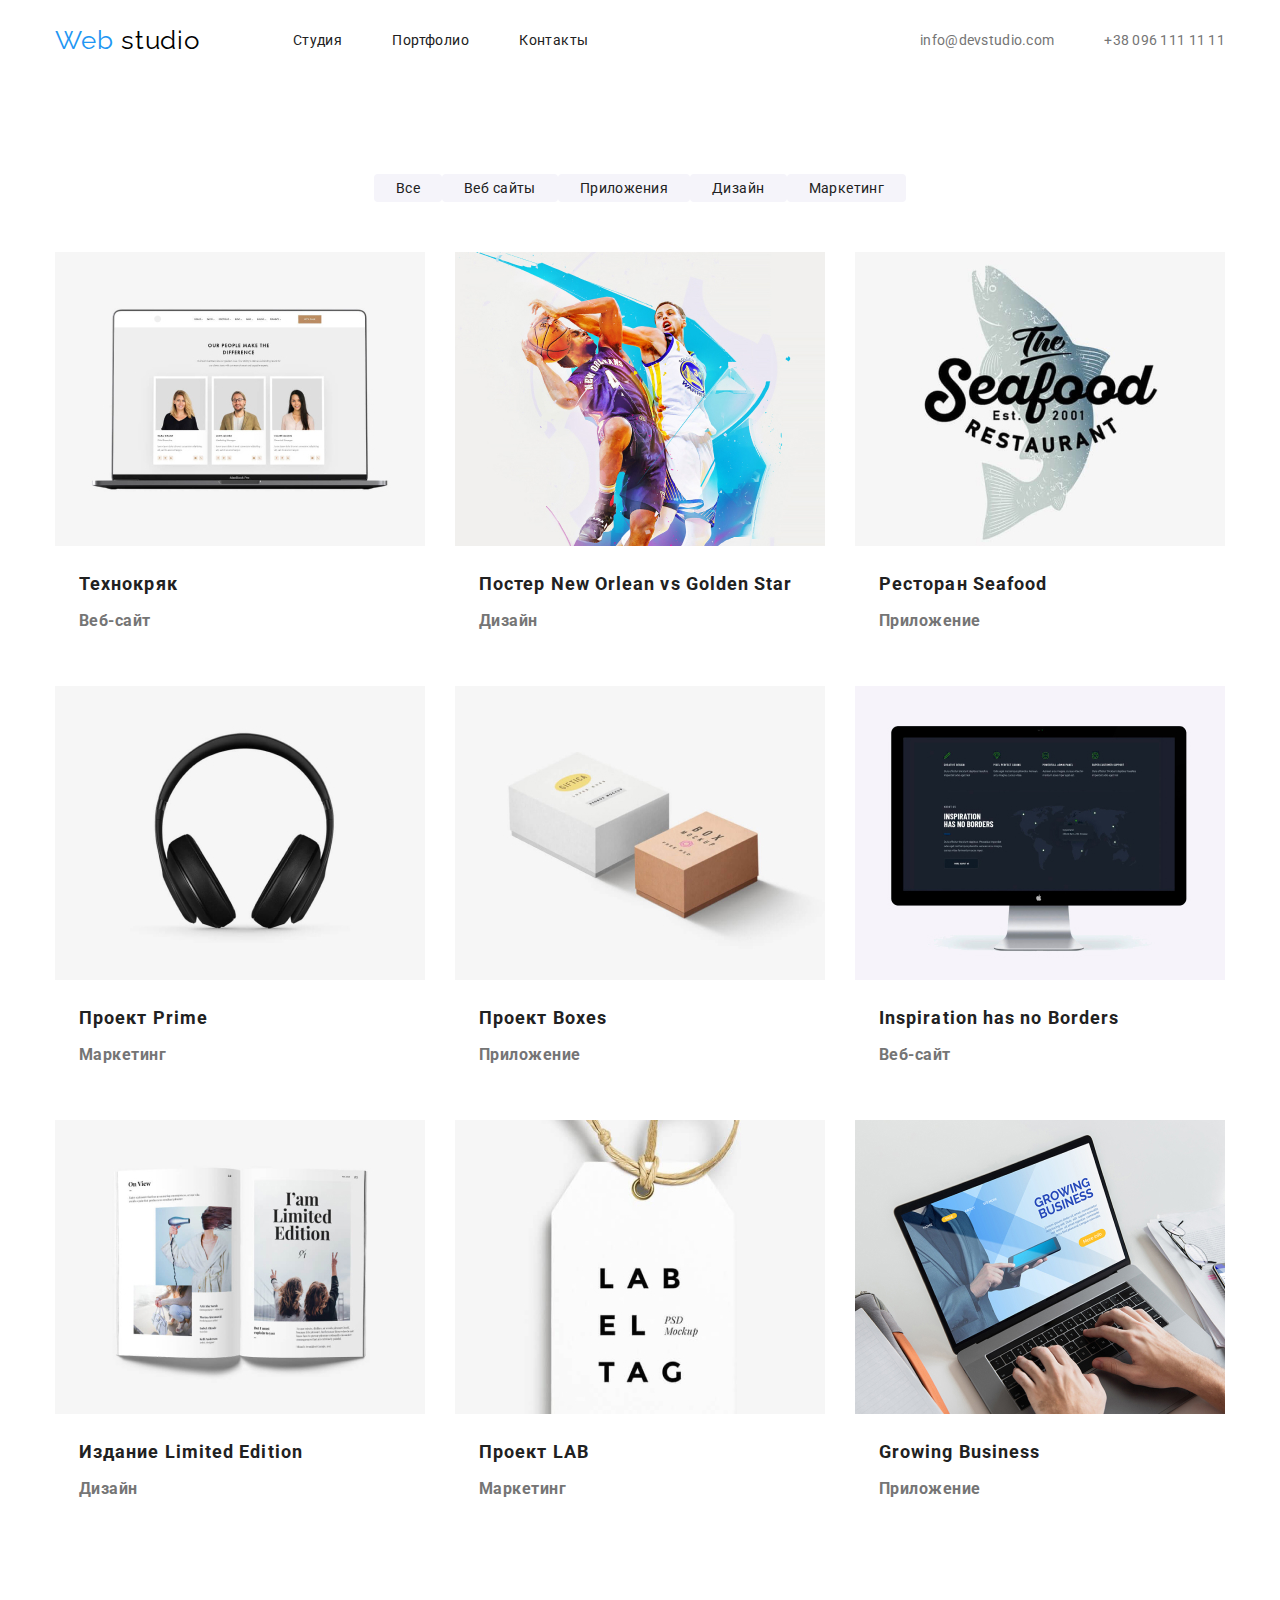
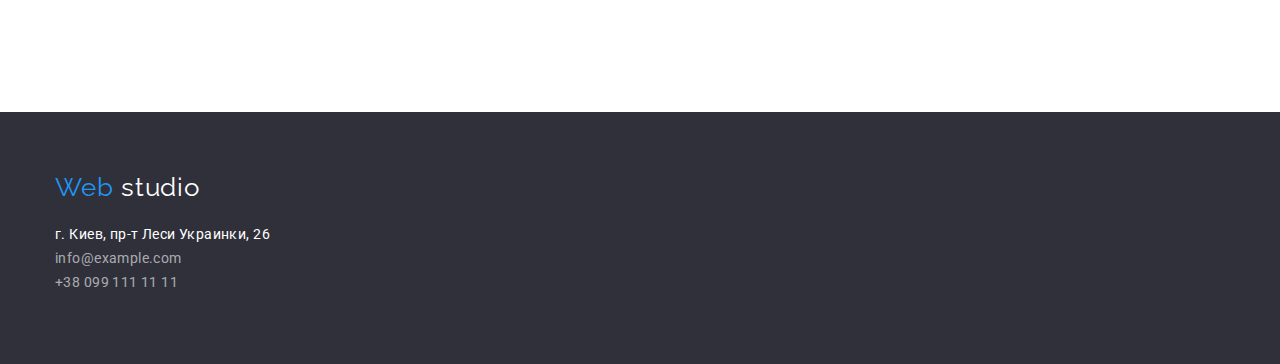
==== portfolio.html @ 1630acd0 "summary" ====
<!DOCTYPE html>
<html lang="ru">
  <head>
    <meta charset="UTF-8" />
    <meta name="viewport" content="width=device-width, initial-scale=1.0" />
    <link
      href="https://fonts.googleapis.com/css2?family=Roboto:wght@500;700;900&display=swap"
      rel="stylesheet"
    />
    <link
      href="https://fonts.googleapis.com/css2?family=Raleway:wght@700&display=swap"
      rel="stylesheet"
    />
    <link
      rel="stylesheet"
      href="https://cdnjs.cloudflare.com/ajax/libs/modern-normalize/0.7.0/modern-normalize.min.css"
    />
    <link rel="stylesheet" href="./css/style.css" />
    <title>Портфолио</title>
  </head>
  <body>
    <header>
      <nav>
        <div class="container">
          <div class="nav-main">
            <a href="./index.html" class="logo reset-link"
              ><span class="logo-color">Web</span> studio</a
            >
            <ul class="ul reset-ul">
              <li class="nav-items">
                <a href="" class="link reset-link">Студия</a>
              </li>
              <li class="nav-items">
                <a href="./portfolio.html" class="link reset-link">Портфолио</a>
              </li>
              <li class="nav-items">
                <a href="" class="link reset-link">Контакты</a>
              </li>
            </ul>
            <ul class="ul-contact reset-ul">
              <li>
                <a href="mailto:info@devstudio.com" class="contacts reset-link"
                  >info@devstudio.com</a
                >
              </li>
              <li class="contacts-li">
                <a href="tel:+380961111111" class="contacts reset-link"
                  >+38 096 111 11 11</a
                >
              </li>
            </ul>
          </div>
        </div>
      </nav>
    </header>
    <section>
    <main>
      <div class="container-portfolio">
        <h1 class="visually-hidden">Наши работы</h1>
        <ul class="ul-portfolio reset-ul">
          <li class="list-portfolio">
            <a href="" class="link-p reset-link">Все</a>
          </li>
          <li class="list-portfolio">
            <a href="" class="link-p reset-link">Веб сайты</a>
          </li>
          <li class="list-portfolio">
            <a href="" class="link-p reset-link">Приложения</a>
          </li>
          <li class="list-portfolio">
            <a href="" class="link-p reset-link">Дизайн</a>
          </li>
          <li class="list-portfolio">
            <a href="" class="link-p reset-link">Маркетинг</a>
          </li>
        </ul>
          <ul class="work reset-ul">
            <li class="work-item">
              <img src="./images/img1.jpg" alt="Технокряк" width="370" />
              <div class="marg">
              <h3 class="black">Технокряк</h3>
              <h4 class="work-text">Веб-сайт</h4>
              </div>
            </li>
            <li class="work-item">
              <img src="./images/img2.jpg" alt="Баскетбол" width="370" />
              <div class="marg">
              <h3 class="black">Постер New Orlean vs Golden Star</h3>
              <h4 class="work-text">Дизайн</h4>
              </div>
            </li>
            <li class="work-item">
              <img src="./images/img3.jpg" alt="Ресторан" width="370" />
              <div class="marg">
              <h3 class="black">Ресторан Seafood</h3>
              <h4 class="work-text">Приложение</h4>
              </div>
            </li>
            <li class="work-item">
              <img src="./images/img4.jpg" alt="Наушники" width="370" />
              <div class="marg">
              <h3 class="black">Проект Prime</h3>
              <h4 class="work-text">Маркетинг</h4>
              </div>
            </li>
            <li class="work-item">
              <img src="./images/img5.jpg" alt="Коробки" width="370" />
              <div class="marg">
              <h3 class="black">Проект Boxes</h3>
              <h4 class="work-text">Приложение</h4>
              <div/>
            </li>
            <li class="work-item">
              <img src="./images/img6.jpg" alt="Монитор" width="370" />
              <div class="marg">
              <h3 class="black">Inspiration has no Borders</h3>
              <h4 class="work-text">Веб-сайт</h4>
              <div/>
            </li>
            <li class="work-item">
              <img src="./images/img7.jpg" alt="Книга" width="370" />
              <div class="marg">
              <h3 class="black">Издание Limited Edition</h3>
              <h4 class="work-text">Дизайн</h4>
              <div/>
            </li>
            <li class="work-item">
              <img src="./images/img8.jpg" alt="Лейбл" width="370" />
              <div class="marg">
              <h3 class="black">Проект LAB</h3>
              <h4 class="work-text">Маркетинг</h4>
              <div/>
            </li>
            <li class="work-item">
              <img src="./images/img9.jpg" alt="Ноутбук" width="370" />
              <div class="marg">
              <h3 class="black">Growing Business</h3>
              <h4 class="work-text">Приложение</h4>
              <div/>
            </li>
          </ul>
        </section>
      </div>
    </main>
    <footer class="podval">
      <div class="container">
        <div class="podval-logo">
          <a href="./index.html" class="podval-logo reset-link"><span class="logo-color">Web</span> studio</a>
        </div>
        <div class="podval-container">
          <ul class="podval-contacts reset-ul">
            <li>
              <address class="podval-addres reset-link">
                г. Киев, пр-т Леси Украинки, 26
              </address>
            </li>
            <li>
              <a href="mailto:info@example.com" class="podval-list reset-link">info@example.com</a>
            </li>
            <li>
              <a href="tel:+380991111111" class="podval-list reset-link">+38 099 111 11 11</a>
            </li>
          </ul>
        </div>
      </div>
    </footer>
  </body>
</html>
---- css/style.css ----
/* Фон сайта #FFFFFF */
/* Цвет основного текста #757575 */
/* Вторичный цвет #212121 */
/* Акцент #2196F3 */
/* Цвет заголовков #FFFFFF */
/* Цвет подвала #2F303A */
/* Цвет белой кнопки #f5f4fa */
:root {
  --main-font: "Roboto", sans-serif;
  --secondary-font: "Raleway", sans-serif;
  --title-font-size: 44px;
  --text-font-size: 14px;
  --modal-btn-color: #f5f4fa;
  --background-fone: #ffffff;
  --text-color: #757575;
  --text-secondary-color: #212121;
  --accent-color: #2196f3;
  --heading-color: #ffffff;
  --footer-color: #2f303a;
  --button-white: #f5f4fa;
  --logo: #000000;
}

*,
*::before,
*::after {
  margin: 0;
  padding: 0;
}
img {
  display: block;
}
body {
  font-family: var(--main-font);
  color: var(--text-color);
  background-color: var(--background-fone);
  font-size: 14px;
  letter-spacing: 0.03em;
}
/* header */
.logo {
  font-family: var(--secondary-font);
  color: var(--logo);
  font-size: 26px;
  line-height: 1.19;
  letter-spacing: 0.03em;
  margin-right: 93px;
}
.logo:hover {
  color: var(--accent-color);
}
.logo-color {
  color: var(--accent-color);
}
.nav {
  color: var(--text-secondary-color);
  line-height: 1.14;
  letter-spacing: 0.02em;
}
.nav:hover,
.nav:focus {
  color: var(--accent-color);
}
.nav-main {
  display: flex;
  align-items: center;
}
.nav-items:not(:last-child) {
  margin-right: 50px;
}

.contacts {
  color: var(--text-color);
  line-height: 1.14;
  letter-spacing: 0.02em;
  display: inline-flex;
  align-items: center;
  fill: #757575;
}
.contacts:hover,
.contacts:focus {
  color: var(--accent-color);
  fill: var(--accent-color);
}
.contacts-li {
  margin-left: 50px;
}
.contacts-svg {
  margin-right: 10px;
}

/* Hero */
.hero-container {
  max-width: 1600px;
  min-height: 600px;
  display: flex;
  margin-right: auto;
  margin-left: auto;
  border: 1px solid #000000;
  background-image: linear-gradient(
      to right,
      rgba(47, 48, 58, 0.4),
      rgba(47, 48, 58, 0.4)
    ),
    url(..//images/herofont.jpg);
  background-repeat: no-repeat;
  background-size: cover;
  background-position: center;
}
.hero {
  max-width: 696px;
  margin: auto;
  text-align: center;
}
.hero-title {
  font-family: Roboto;
  font-size: 44px;
  line-height: 1.36;
  text-align: center;
  letter-spacing: 0.06em;
  color: var(--heading-color);
  text-transform: uppercase;
}

.ul {
  display: flex;
}
.ul-contact {
  display: flex;
  margin-left: auto;
}
.link {
  text-decoration: none;
  padding: 32px 0px;
  display: block;
}
.list {
  list-style: none;
}
address {
  font-style: normal;
}
button {
  cursor: pointer;
  background-color: transparent;
}
/* Componnents */
.container {
  width: 1200px;
  padding-left: 15px;
  padding-right: 15px;
  margin-left: auto;
  margin-right: auto;
}
/* Скидываем стили списка */
.reset-ul {
  list-style-type: none;
}

.reset-link {
  text-decoration: none;
}
.link {
  color: var(--text-secondary-color);
}
.link-color {
  color: var(--accent-color);
}
.link:hover,
.link:focus {
  color: var(--accent-color);
}
.link-address {
  color: var(--text-color);
}
.link-address:hover,
.link-address:focus {
  color: var(--accent-color);
}
.link-heading {
  color: var(--heading-color);
}
.text {
  color: var(--text-color);
}

.black {
  color: var(--text-secondary-color);
  line-height: 1.14;
  margin-bottom: 10px;
  font-weight: 700;
}
.footer-b {
  color: #ffffff;
  text-transform: uppercase;
}
.text-footer {
  color: var(--text-color);
}
.text-footer:hover,
.text-footer:focus {
  color: var(--accent-color);
}
.box {
  min-width: 200px;
  color: var(--heading-color);
  background: var(--accent-color);
  display: inline-block;
  border: 1px solid var(--accent-color);
  padding: 10px 32px 10px 32px;
  margin-top: 30px;
  border-radius: 4px;
  font-size: 16px;
  font-weight: 700px;
  line-height: 30px;
}
.box.container {
  width: 200px;
  height: 50px;
  left: 700px;
  top: 430px;
  background: #2196f3;
  box-shadow: 0px 4px 4px rgba(0, 0, 0, 0.15);
  border-radius: 4px;
  display: inline-block;
}
.button-filter:hover,
.button-filter:focus {
  cursor: pointer;
}
.visually-hidden {
  position: absolute !important;
  clip: rect(1px 1px 1px 1px); /* IE6, IE7 */
  clip: rect(1px, 1px, 1px, 1px);
  padding: 0 !important;
  border: 0 !important;
  height: 1px !important;
  width: 1px !important;
  overflow: hidden;
}
.feautures {
  display: flex;
  margin-top: 94px;
}
.list {
  width: calc((100%-3 * 30px) / 4);
}
.list:not(:first-child) {
  margin-left: 30px;
}
/* .list .black .top {
  margin-top: 10px;
} */
.feautures .black {
  margin-bottom: 10px;
}
/* Наши возможности */
.possibles {
  display: flex;
  padding-top: 50px;
}
.possibles-li:not(:first-child) {
  margin-left: 30px;
}
.possibles-li {
  background: #ffffff;
  box-shadow: 0px 1px 3px rgba(0, 0, 0, 0.12), 0px 1px 1px rgba(0, 0, 0, 0.14),
    0px 2px 1px rgba(0, 0, 0, 0.2);
  border-radius: 0px 0px 4px 4px;
}
.possibles-section {
  padding-top: 94px;
  padding-bottom: 94px;
}
.possibles-text {
  text-align: center;
  font-weight: 700;
  color: #212121;
}
/* Наша команда */
.command {
  background: #f5f4fa;
  display: flex;
  padding-top: 94px;
  padding-bottom: 94px;
}
.command-top {
  display: flex;
}
.command-text {
  margin-bottom: 50px;
}
/* Подвал */
.podval {
  background-color: var(--footer-color);
  max-width: 1600px;
  min-height: 252px;
  margin-top: 94px;
}
.podval-logo {
  color: var(--background-fone);
  font-family: var(--secondary-font);
  font-size: 26px;
  line-height: 1.19;
  letter-spacing: 0.03em;
  margin-right: 93px;
}
.podval-logo {
  padding-top: 60px;
}
.podval-logo:hover,
.podval-logo:focus {
  color: var(--accent-color);
}
.podval-contacts {
  padding-top: 20px;
}
.podval-container {
  width: 231px;
}
.podval-list {
  color: var(--text-color);
  line-height: 1.71;
  letter-spacing: 0.03em;
  color: rgba(255, 255, 255, 0.6);
}
.podval-addres {
  font-size: 14px;
  line-height: 1.71;
  letter-spacing: 0.03em;
  color: #ffffff;
}
.container-portfolio {
  max-width: 1200px;
  padding-left: 15px;
  padding-right: 15px;
  padding-top: 94px;
  padding-bottom: 94px;
  margin-right: auto;
  margin-left: auto;
}

.ul-portfolio {
  display: flex;
  justify-content: center;
}
.list-portfolio {
  background: #f5f4fa;
  border-radius: 4px;
  padding: 6px 22px 6px 22px;
}
/* .list-portfolio:hover
.list-portfolio:focus {
  color: var(--accent-color);
  background: #2196f3;
  box-shadow: 0px 3px 1px rgba(0, 0, 0, 0.1), 0px 1px 2px rgba(0, 0, 0, 0.08),
    0px 2px 2px rgba(0, 0, 0, 0.12); */
}
.list-portfolio:not(:first-child) {
  margin-left: 8px;
}
.work {
  display: flex;
  flex-wrap: wrap;
  padding-top: 50px;
}
.work-text {
  font-size: 16px;
  line-height: 1.87;
  letter-spacing: 0.03em;
  color: #757575;
}
.work-item:nth-child(3n) {
  margin-right: 0px;
}
.work-item {
  margin-right: 30px;
}
.work-item {
  margin-bottom: 30px;
}
.work-item:nth-last-child(-n + 3) {
  margin-bottom: 0;
}
.text-portfolio {
  font-weight: bold;
}
.marg {
  margin-top: 20px;
  margin-left: 24px;
  margin-right: 24px;
  margin-bottom: 20px;
}
.marg .black {
  margin-bottom: 4px;
}
.marg .black {
  font-weight: 700;
  font-size: 18px;
  line-height: 2;
  letter-spacing: 0.06em;
}
.marg .black .text {
  font-size: 16px;
  line-height: 1.87;
  letter-spacing: 0.03em;
}
.text-it {
  font-family: var(--text-color);
  font-size: 16px;
  line-height: 1.18;
  text-align: center;
  letter-spacing: 0.03em;
  color: #757575;
  margin-top: 10px;
}
.black-it {
  font-size: 16px;
  line-height: 1.18;
  text-align: center;
  letter-spacing: 0.03em;
  margin-top: 30px;
  color: #212121;
}
.top {
  font-size: 14px;
  line-height: 1.71;
  letter-spacing: 0.03em;
}
.link-p {
  color: var(--text-secondary-color);
}
.link-p-color {
  color: var(--accent-color);
}
.link-p:hover,
.link-p:focus {
  color: var(--background-fone);
  background: #2196f3;
  box-shadow: 0px 3px 1px rgba(0, 0, 0, 0.1), 0px 1px 2px rgba(0, 0, 0, 0.08),
    0px 2px 2px rgba(0, 0, 0, 0.12);
    
}
.container-feautures-icon {
  max-width: 1200px;
  min-height: 251px;
  padding-left: 15px;
  padding-right: 15px;
  margin-left: auto;
  margin-right: auto;
}
.feutures-icon {
  fill: #AFB1B8;
  background: #f5f4fa;
  border-radius: 4px;
}
.feautures-icon:hover,
.feautures-icon:focus {
  color: var(--accent-color);
  fill: var(--accent-color);
}
.futures-icon-item {
  width: 270px;
  height: 120px;
  border-radius: 4px;
  background: #f5f4fa;
  margin-bottom: 30px;
  display: flex;
  align-items: center;
  justify-content: center;
}
.command-ul {
  display: flex;
  justify-content: center;
  align-items: center;
  margin-top: 16px;
}

.command-li {
  width: 44px;
  height: 44px;
}
.command-li + .command-li {
  margin-left: 10px;
}
.container-footer {
  width: 1200px;
  padding-left: 15px;
  padding-right: 15px;
  margin-left: auto;
  margin-right: auto;
  background: var(--footer-color);
}
.container-client {
  max-width: 1170px;
  max-height: 370px;
}
.client-text {
 font-weight: 700;
 font-size: 36px;
 line-height: 1,16;
 text-align: center;
 letter-spacing: 0.03em;
 color: #212121;
 margin-bottom: 50px;
  }
.client-ul {
  display: flex;
  align-items: center;
  justify-content: center;
}
.client-li {
  width: 170px;
  height: 90px;
  border: 1px solid #AFB1B8;
  border-radius: 4px;
}
.client-li:not(:first-child) {
  margin-left: 30px;
}
.client-p {
  padding-top: 94px;
  padding-bottom: 94px;
}
.client-link:hover,
.client-link:focus {
  fill: var(--accent-color);
  border: 1px solid #2196F3;
  border-radius: 4px;
}
.client-link {
  display: inline-flex;
  width: 170px;
  height: 90px;
  align-items: center;
  justify-content: center;
  fill: #757575;
}
/* .client-svg {
  fill: #757575;
} */
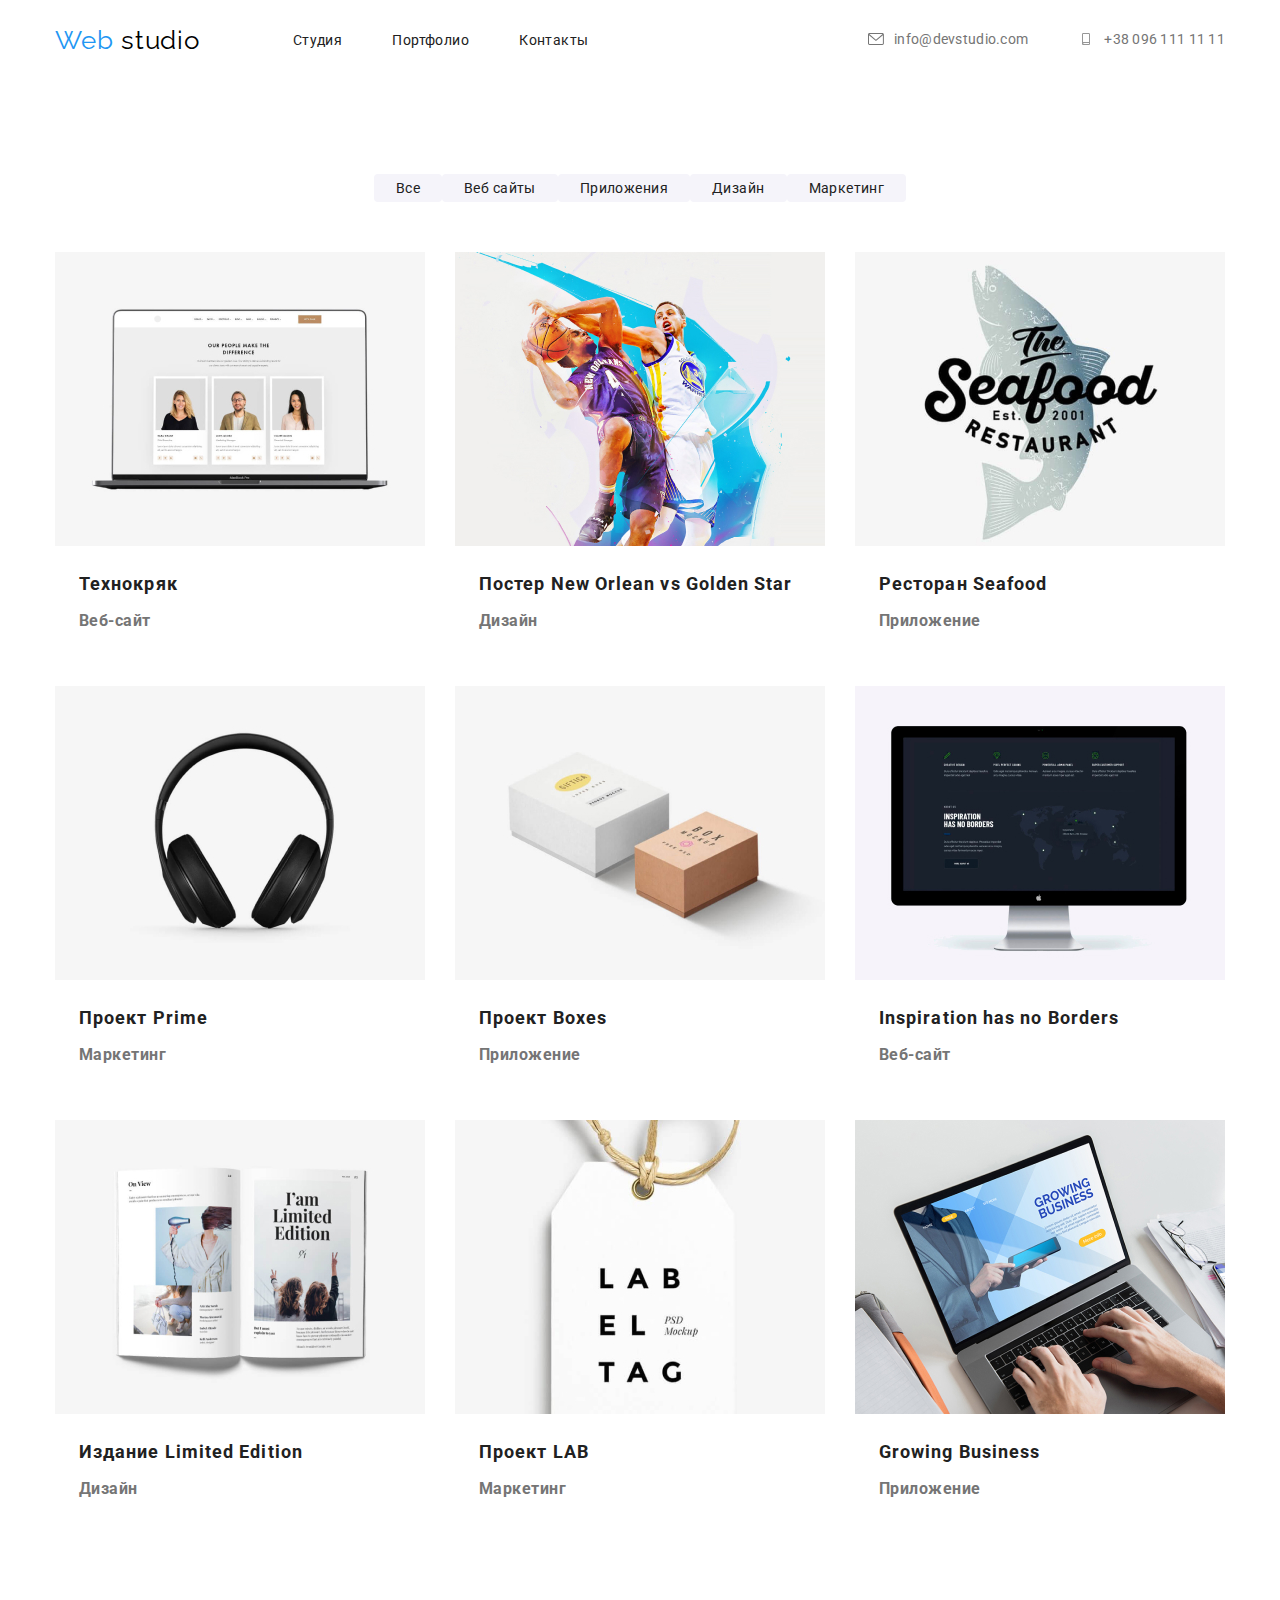
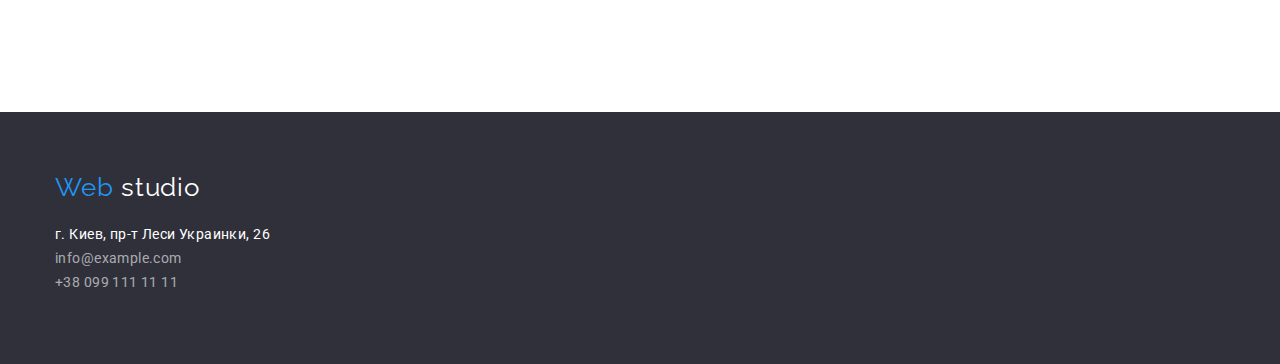
==== commit a692c065: "summary" ====
--- a/portfolio.html
+++ b/portfolio.html
@@ -3,19 +3,13 @@
   <head>
     <meta charset="UTF-8" />
     <meta name="viewport" content="width=device-width, initial-scale=1.0" />
-    <link
-      href="https://fonts.googleapis.com/css2?family=Roboto:wght@500;700;900&display=swap"
-      rel="stylesheet"
-    />
-    <link
-      href="https://fonts.googleapis.com/css2?family=Raleway:wght@700&display=swap"
-      rel="stylesheet"
-    />
-    <link
-      rel="stylesheet"
-      href="https://cdnjs.cloudflare.com/ajax/libs/modern-normalize/0.7.0/modern-normalize.min.css"
-    />
+    <link href="https://fonts.googleapis.com/css2?family=Roboto:wght@500;700;900&display=swap" rel="stylesheet" />
+    <link href="https://fonts.googleapis.com/css2?family=Raleway:wght@700&display=swap" rel="stylesheet" />
+    <link rel="stylesheet" href="https://cdnjs.cloudflare.com/ajax/libs/modern-normalize/0.7.0/modern-normalize.min.css" />
+    <link rel="stylesheet" href="reset.css" />
+    <link rel="stylesheet" href="styles.css" />
     <link rel="stylesheet" href="./css/style.css" />
+
     <title>Портфолио</title>
   </head>
   <body>
@@ -23,9 +17,7 @@
       <nav>
         <div class="container">
           <div class="nav-main">
-            <a href="./index.html" class="logo reset-link"
-              ><span class="logo-color">Web</span> studio</a
-            >
+            <a href="./index.html" class="logo reset-link"><span class="logo-color">Web</span> studio</a>
             <ul class="ul reset-ul">
               <li class="nav-items">
                 <a href="" class="link reset-link">Студия</a>
@@ -38,15 +30,18 @@
               </li>
             </ul>
             <ul class="ul-contact reset-ul">
-              <li>
-                <a href="mailto:info@devstudio.com" class="contacts reset-link"
-                  >info@devstudio.com</a
-                >
+              <li class="contacts-li">
+                <a href="mailto:info@devstudio.com" class="contacts reset-link">
+                  <svg class="contacts-svg" width="16px" height="12px">
+                    <use href="./images/symbol-defs.svg#icon-email"></use>
+                  </svg>info@devstudio.com</a>
               </li>
               <li class="contacts-li">
-                <a href="tel:+380961111111" class="contacts reset-link"
-                  >+38 096 111 11 11</a
-                >
+                <a href="tel:+380961111111" class="contacts reset-link"><svg class="contacts-svg" width="16px"
+                    height="12px">
+                    <use href="./images/symbol-defs.svg#icon-smartphone"></use>
+                  </svg>+38 096 111 11 11
+                </a>
               </li>
             </ul>
           </div>
--- a/css/style.css
+++ b/css/style.css
@@ -454,8 +454,8 @@
   background: #f5f4fa;
   border-radius: 4px;
 }
-.feautures-icon:hover,
-.feautures-icon:focus {
+.feautures-icon-svg:hover,
+.feautures-icon-svg:focus {
   color: var(--accent-color);
   fill: var(--accent-color);
 }
@@ -534,7 +534,7 @@
   height: 90px;
   align-items: center;
   justify-content: center;
-  fill: #757575;
+  fill: #AFB1B8;
 }
 /* .client-svg {
   fill: #757575;
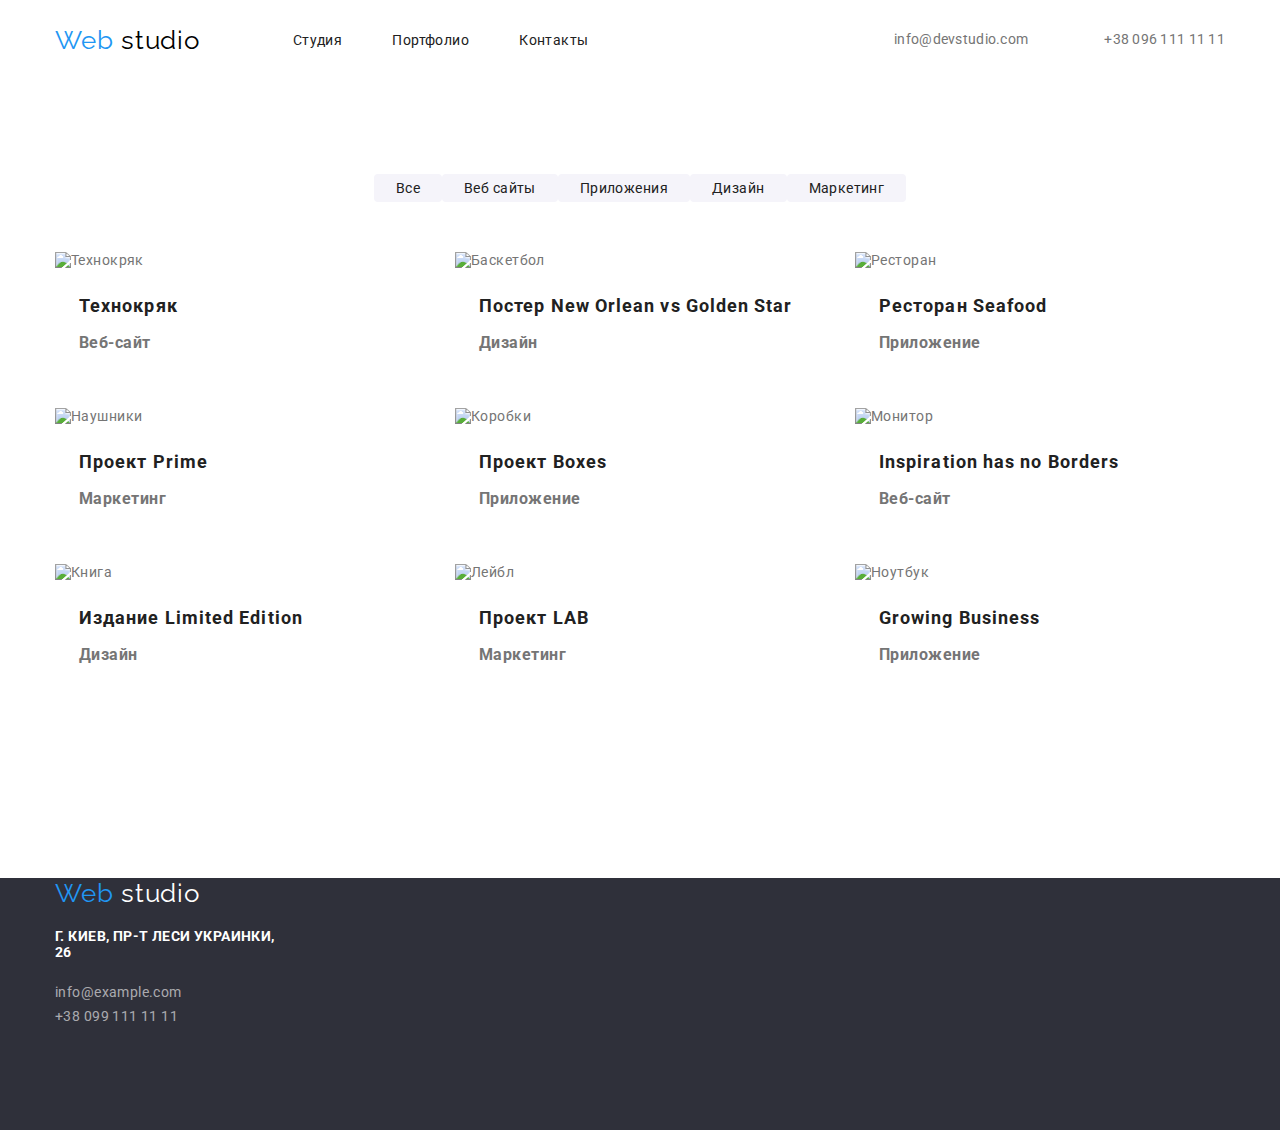
==== commit 2f410fe8: "summary" ====
--- a/portfolio.html
+++ b/portfolio.html
@@ -1,54 +1,57 @@
 <!DOCTYPE html>
 <html lang="ru">
-  <head>
-    <meta charset="UTF-8" />
-    <meta name="viewport" content="width=device-width, initial-scale=1.0" />
-    <link href="https://fonts.googleapis.com/css2?family=Roboto:wght@500;700;900&display=swap" rel="stylesheet" />
-    <link href="https://fonts.googleapis.com/css2?family=Raleway:wght@700&display=swap" rel="stylesheet" />
-    <link rel="stylesheet" href="https://cdnjs.cloudflare.com/ajax/libs/modern-normalize/0.7.0/modern-normalize.min.css" />
-    <link rel="stylesheet" href="reset.css" />
-    <link rel="stylesheet" href="styles.css" />
-    <link rel="stylesheet" href="./css/style.css" />
 
-    <title>Портфолио</title>
-  </head>
-  <body>
-    <header>
-      <nav>
-        <div class="container">
-          <div class="nav-main">
-            <a href="./index.html" class="logo reset-link"><span class="logo-color">Web</span> studio</a>
-            <ul class="ul reset-ul">
-              <li class="nav-items">
-                <a href="" class="link reset-link">Студия</a>
-              </li>
-              <li class="nav-items">
-                <a href="./portfolio.html" class="link reset-link">Портфолио</a>
-              </li>
-              <li class="nav-items">
-                <a href="" class="link reset-link">Контакты</a>
-              </li>
-            </ul>
-            <ul class="ul-contact reset-ul">
-              <li class="contacts-li">
-                <a href="mailto:info@devstudio.com" class="contacts reset-link">
-                  <svg class="contacts-svg" width="16px" height="12px">
-                    <use href="./images/symbol-defs.svg#icon-email"></use>
-                  </svg>info@devstudio.com</a>
-              </li>
-              <li class="contacts-li">
-                <a href="tel:+380961111111" class="contacts reset-link"><svg class="contacts-svg" width="16px"
-                    height="12px">
-                    <use href="./images/symbol-defs.svg#icon-smartphone"></use>
-                  </svg>+38 096 111 11 11
-                </a>
-              </li>
-            </ul>
-          </div>
+<head>
+  <meta charset="UTF-8" />
+  <meta name="viewport" content="width=device-width, initial-scale=1.0" />
+  <link href="https://fonts.googleapis.com/css2?family=Roboto:wght@500;700;900&display=swap" rel="stylesheet" />
+  <link href="https://fonts.googleapis.com/css2?family=Raleway:wght@700&display=swap" rel="stylesheet" />
+  <link rel="stylesheet"
+    href="https://cdnjs.cloudflare.com/ajax/libs/modern-normalize/0.7.0/modern-normalize.min.css" />
+  <link rel="stylesheet" href="reset.css" />
+  <link rel="stylesheet" href="styles.css" />
+  <link rel="stylesheet" href="./css/style.css" />
+
+  <title>Портфолио</title>
+</head>
+
+<body>
+  <header>
+    <nav>
+      <div class="container">
+        <div class="nav-main">
+          <a href="./index.html" class="logo reset-link"><span class="logo-color">Web</span> studio</a>
+          <ul class="ul reset-ul">
+            <li class="nav-items">
+              <a href="" class="link reset-link">Студия</a>
+            </li>
+            <li class="nav-items">
+              <a href="./portfolio.html" class="link reset-link">Портфолио</a>
+            </li>
+            <li class="nav-items">
+              <a href="" class="link reset-link">Контакты</a>
+            </li>
+          </ul>
+          <ul class="ul-contact reset-ul">
+            <li class="contacts-li">
+              <a href="mailto:info@devstudio.com" class="contacts reset-link">
+                <svg class="contacts-svg" width="16px" height="12px">
+                  <use href="./images/symbol-defs.svg#icon-email"></use>
+                </svg>info@devstudio.com</a>
+            </li>
+            <li class="contacts-li">
+              <a href="tel:+380961111111" class="contacts reset-link"><svg class="contacts-svg" width="16px"
+                  height="12px">
+                  <use href="./images/symbol-defs.svg#icon-smartphone"></use>
+                </svg>+38 096 111 11 11
+              </a>
+            </li>
+          </ul>
         </div>
-      </nav>
-    </header>
-    <section>
+      </div>
+    </nav>
+  </header>
+  <section>
     <main>
       <div class="container-portfolio">
         <h1 class="visually-hidden">Наши работы</h1>
@@ -69,95 +72,96 @@
             <a href="" class="link-p reset-link">Маркетинг</a>
           </li>
         </ul>
-          <ul class="work reset-ul">
-            <li class="work-item">
-              <img src="./images/img1.jpg" alt="Технокряк" width="370" />
-              <div class="marg">
+        <ul class="work reset-ul">
+          <li class="work-item">
+            <img src="./images/img1.jpg" alt="Технокряк" width="370" />
+            <div class="marg">
               <h3 class="black">Технокряк</h3>
               <h4 class="work-text">Веб-сайт</h4>
-              </div>
-            </li>
-            <li class="work-item">
-              <img src="./images/img2.jpg" alt="Баскетбол" width="370" />
-              <div class="marg">
+            </div>
+          </li>
+          <li class="work-item">
+            <img src="./images/img2.jpg" alt="Баскетбол" width="370" />
+            <div class="marg">
               <h3 class="black">Постер New Orlean vs Golden Star</h3>
               <h4 class="work-text">Дизайн</h4>
-              </div>
-            </li>
-            <li class="work-item">
-              <img src="./images/img3.jpg" alt="Ресторан" width="370" />
-              <div class="marg">
+            </div>
+          </li>
+          <li class="work-item">
+            <img src="./images/img3.jpg" alt="Ресторан" width="370" />
+            <div class="marg">
               <h3 class="black">Ресторан Seafood</h3>
               <h4 class="work-text">Приложение</h4>
-              </div>
-            </li>
-            <li class="work-item">
-              <img src="./images/img4.jpg" alt="Наушники" width="370" />
-              <div class="marg">
+            </div>
+          </li>
+          <li class="work-item">
+            <img src="./images/img4.jpg" alt="Наушники" width="370" />
+            <div class="marg">
               <h3 class="black">Проект Prime</h3>
               <h4 class="work-text">Маркетинг</h4>
-              </div>
-            </li>
-            <li class="work-item">
-              <img src="./images/img5.jpg" alt="Коробки" width="370" />
-              <div class="marg">
+            </div>
+          </li>
+          <li class="work-item">
+            <img src="./images/img5.jpg" alt="Коробки" width="370" />
+            <div class="marg">
               <h3 class="black">Проект Boxes</h3>
               <h4 class="work-text">Приложение</h4>
-              <div/>
-            </li>
-            <li class="work-item">
-              <img src="./images/img6.jpg" alt="Монитор" width="370" />
-              <div class="marg">
+              <div />
+          </li>
+          <li class="work-item">
+            <img src="./images/img6.jpg" alt="Монитор" width="370" />
+            <div class="marg">
               <h3 class="black">Inspiration has no Borders</h3>
               <h4 class="work-text">Веб-сайт</h4>
-              <div/>
-            </li>
-            <li class="work-item">
-              <img src="./images/img7.jpg" alt="Книга" width="370" />
-              <div class="marg">
+              <div />
+          </li>
+          <li class="work-item">
+            <img src="./images/img7.jpg" alt="Книга" width="370" />
+            <div class="marg">
               <h3 class="black">Издание Limited Edition</h3>
               <h4 class="work-text">Дизайн</h4>
-              <div/>
-            </li>
-            <li class="work-item">
-              <img src="./images/img8.jpg" alt="Лейбл" width="370" />
-              <div class="marg">
+              <div />
+          </li>
+          <li class="work-item">
+            <img src="./images/img8.jpg" alt="Лейбл" width="370" />
+            <div class="marg">
               <h3 class="black">Проект LAB</h3>
               <h4 class="work-text">Маркетинг</h4>
-              <div/>
-            </li>
-            <li class="work-item">
-              <img src="./images/img9.jpg" alt="Ноутбук" width="370" />
-              <div class="marg">
+              <div />
+          </li>
+          <li class="work-item">
+            <img src="./images/img9.jpg" alt="Ноутбук" width="370" />
+            <div class="marg">
               <h3 class="black">Growing Business</h3>
               <h4 class="work-text">Приложение</h4>
-              <div/>
-            </li>
-          </ul>
-        </section>
+              <div />
+          </li>
+        </ul>
+  </section>
+  </div>
+  </main>
+  <footer class="podval">
+    <div class="container">
+      <div class="podval-logo">
+        <a href="./index.html" class="podval-logo reset-link"><span class="logo-color">Web</span> studio</a>
       </div>
-    </main>
-    <footer class="podval">
-      <div class="container">
-        <div class="podval-logo">
-          <a href="./index.html" class="podval-logo reset-link"><span class="logo-color">Web</span> studio</a>
-        </div>
-        <div class="podval-container">
-          <ul class="podval-contacts reset-ul">
-            <li>
-              <address class="podval-addres reset-link">
-                г. Киев, пр-т Леси Украинки, 26
-              </address>
-            </li>
-            <li>
-              <a href="mailto:info@example.com" class="podval-list reset-link">info@example.com</a>
-            </li>
-            <li>
-              <a href="tel:+380991111111" class="podval-list reset-link">+38 099 111 11 11</a>
-            </li>
-          </ul>
-        </div>
+      <div class="podval-container">
+        <ul class="podval-contacts reset-ul">
+          <li>
+            <address class="podval-addres reset-link">
+              г. Киев, пр-т Леси Украинки, 26
+            </address>
+          </li>
+          <li>
+            <a href="mailto:info@example.com" class="podval-list reset-link">info@example.com</a>
+          </li>
+          <li>
+            <a href="tel:+380991111111" class="podval-list reset-link">+38 099 111 11 11</a>
+          </li>
+        </ul>
       </div>
-    </footer>
-  </body>
-</html>
+    </div>
+  </footer>
+</body>
+
+</html>--- a/css/style.css
+++ b/css/style.css
@@ -305,9 +305,6 @@
   letter-spacing: 0.03em;
   margin-right: 93px;
 }
-.podval-logo {
-  padding-top: 60px;
-}
 .podval-logo:hover,
 .podval-logo:focus {
   color: var(--accent-color);
@@ -324,11 +321,17 @@
   letter-spacing: 0.03em;
   color: rgba(255, 255, 255, 0.6);
 }
+.podval-list:hover,
+.podval-lisr:focus {
+  color: var(--accent-color);
+}
 .podval-addres {
-  font-size: 14px;
-  line-height: 1.71;
-  letter-spacing: 0.03em;
+  display: block;
+  padding-bottom: 20px;
   color: #ffffff;
+  font-weight: 700;
+  line-height: 1.14;
+  text-transform: uppercase;
 }
 .container-portfolio {
   max-width: 1200px;
@@ -489,7 +492,6 @@
   padding-right: 15px;
   margin-left: auto;
   margin-right: auto;
-  background: var(--footer-color);
 }
 .container-client {
   max-width: 1170px;
@@ -522,20 +524,55 @@
   padding-top: 94px;
   padding-bottom: 94px;
 }
+.client-link {
+  display: inline-flex;
+  width: 170px;
+  height: 90px;
+  align-items: center;
+  justify-content: center;
+  fill: #AFB1B8;
+}
 .client-link:hover,
 .client-link:focus {
   fill: var(--accent-color);
   border: 1px solid #2196F3;
   border-radius: 4px;
 }
-.client-link {
+.footer {
+  background: var(--footer-color);
+  padding-top: 94px;
+  padding-bottom: 94px;
+}
+
+
+.command-li {
+  width: 44px;
+  height: 44px;
+}
+.command-li + .command-li {
+  margin-left: 10px;
+}
+.footer-icon {
+  width: 44px;
+  height: 44px;
   display: inline-flex;
-  width: 170px;
-  height: 90px;
   align-items: center;
   justify-content: center;
-  fill: #AFB1B8;
-}
-/* .client-svg {
-  fill: #757575;
-} */
+  background-color: rgba(255, 255, 255, 0.1);
+  border-radius: 50%;
+  --color4:#ffffff;
+  /* fill: #AFB1B8;
+  border-radius: 4px; */
+}
+.footer-icon:hover,
+.footer-icon:focus {
+  background-color: #2196F3;
+  color: var(--accent-color);
+  fill: var(--accent-color);
+}
+.social {
+  display: flex;
+}
+.margin69 {
+  margin-left: 69px;
+}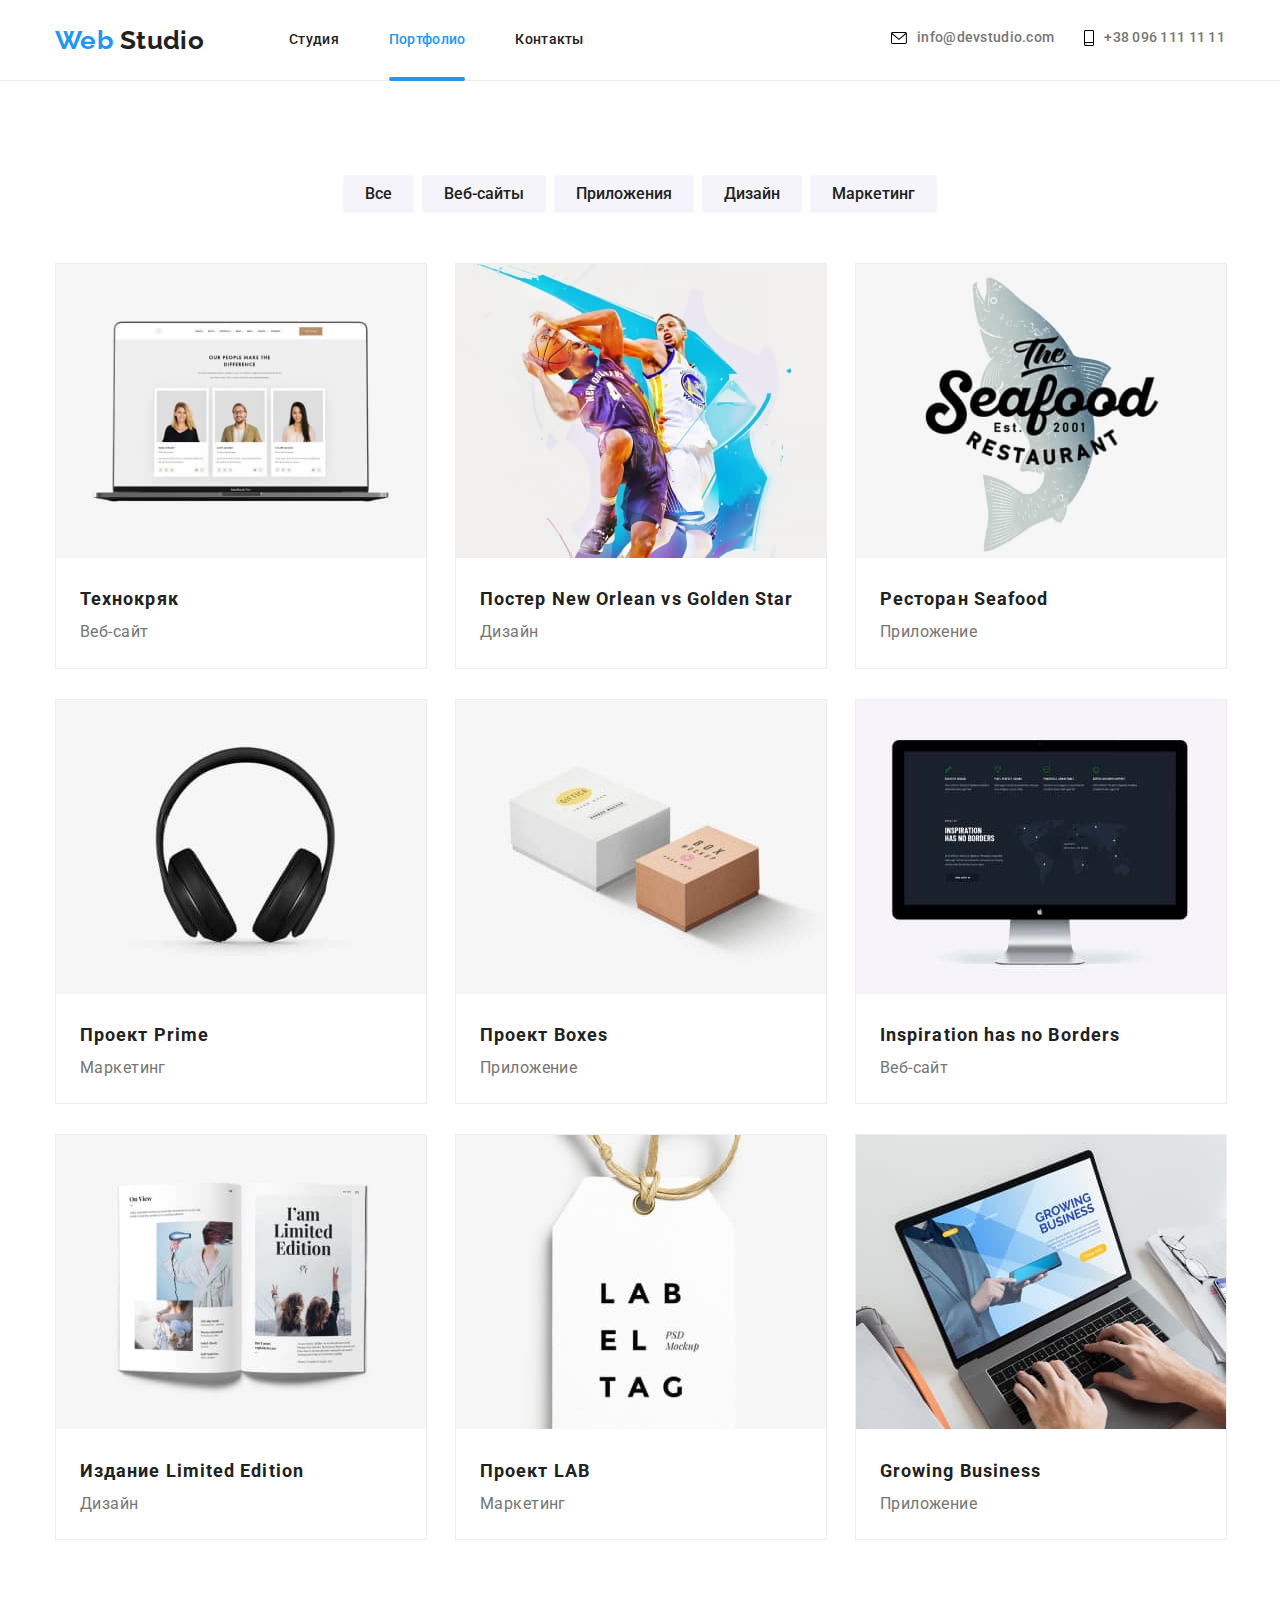
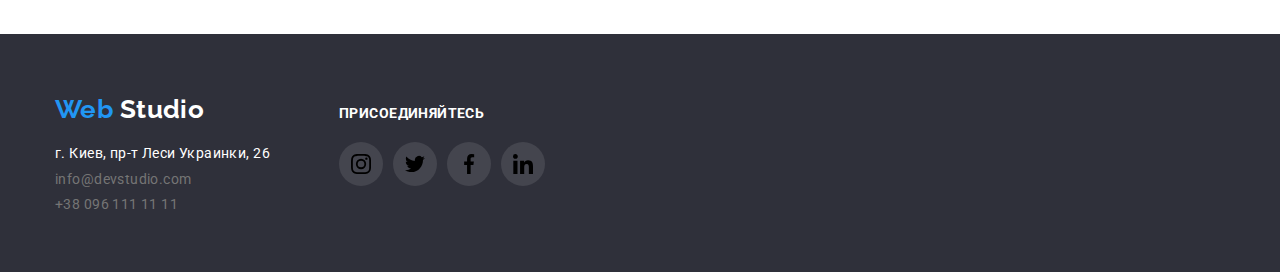
==== commit fb0eead9: "summary" ====
--- a/portfolio.html
+++ b/portfolio.html
@@ -1,167 +1,295 @@
 <!DOCTYPE html>
 <html lang="ru">
-
-<head>
-  <meta charset="UTF-8" />
-  <meta name="viewport" content="width=device-width, initial-scale=1.0" />
-  <link href="https://fonts.googleapis.com/css2?family=Roboto:wght@500;700;900&display=swap" rel="stylesheet" />
-  <link href="https://fonts.googleapis.com/css2?family=Raleway:wght@700&display=swap" rel="stylesheet" />
-  <link rel="stylesheet"
-    href="https://cdnjs.cloudflare.com/ajax/libs/modern-normalize/0.7.0/modern-normalize.min.css" />
-  <link rel="stylesheet" href="reset.css" />
-  <link rel="stylesheet" href="styles.css" />
-  <link rel="stylesheet" href="./css/style.css" />
-
-  <title>Портфолио</title>
-</head>
-
-<body>
-  <header>
-    <nav>
+  <head>
+    <meta charset="UTF-8" />
+    <meta name="viewport" content="width=device-width, initial-scale=1.0" />
+    <title>Портфолио</title>
+    <link
+      href="https://fonts.googleapis.com/css2?family=Raleway:wght@700&family=Roboto:wght@400;500;700;900&display=swap"
+      rel="stylesheet"
+    />
+    <link
+      rel="stylesheet"
+      href="https://cdnjs.cloudflare.com/ajax/libs/modern-normalize/0.7.0/modern-normalize.min.css"
+    />
+    <link rel="stylesheet" href="./css/style.css" />
+    <script src="https://ajax.googleapis.com/ajax/libs/jquery/3.5.1/jquery.min.js"></script>
+    <script src="./js/active-script.js"></script>
+  </head>
+
+  <body>
+    <!-- Шапка сайта  -->
+    <header class="page-header">
+      <nav>
+        <div class="container main-cont">
+          <a href="./index.html" title="Logo" class="logo reset-link" lang="en"
+            ><span class="logo-color">Web</span> Studio</a
+          >
+
+          <ul class="menu reset-ul">
+            <li class="items">
+              <a href="./index.html" class="menu-link reset-link">Студия</a>
+            </li>
+            <li class="items">
+              <a href="./portfolio.html" class="menu-link reset-link"
+                >Портфолио</a
+              >
+            </li>
+            <li class="items">
+              <a href="./" class="menu-link reset-link">Контакты</a>
+            </li>
+          </ul>
+
+          <ul class="contact reset-ul">
+            <li class="items">
+              <a
+                href="mailto:info@devstudio.com"
+                class="contact-link reset-link"
+                lang="en"
+              >
+                <svg class="icon-envelope">
+                  <use href="./images/sprite.svg#icon-envelope"></use></svg
+                ><span>info@devstudio.com</span></a
+              >
+            </li>
+            <li class="items">
+              <a href="tel:+380961111111" class="contact-link reset-link">
+                <svg class="icon-smartphone">
+                  <use href="./images/sprite.svg#icon-smartphone"></use></svg
+                ><span>+38 096 111 11 11</span></a
+              >
+            </li>
+          </ul>
+        </div>
+      </nav>
+    </header>
+
+    <section class="portfolio">
       <div class="container">
-        <div class="nav-main">
-          <a href="./index.html" class="logo reset-link"><span class="logo-color">Web</span> studio</a>
-          <ul class="ul reset-ul">
-            <li class="nav-items">
-              <a href="" class="link reset-link">Студия</a>
-            </li>
-            <li class="nav-items">
-              <a href="./portfolio.html" class="link reset-link">Портфолио</a>
-            </li>
-            <li class="nav-items">
-              <a href="" class="link reset-link">Контакты</a>
-            </li>
-          </ul>
-          <ul class="ul-contact reset-ul">
-            <li class="contacts-li">
-              <a href="mailto:info@devstudio.com" class="contacts reset-link">
-                <svg class="contacts-svg" width="16px" height="12px">
-                  <use href="./images/symbol-defs.svg#icon-email"></use>
-                </svg>info@devstudio.com</a>
-            </li>
-            <li class="contacts-li">
-              <a href="tel:+380961111111" class="contacts reset-link"><svg class="contacts-svg" width="16px"
-                  height="12px">
-                  <use href="./images/symbol-defs.svg#icon-smartphone"></use>
-                </svg>+38 096 111 11 11
+        <!-- Придумал заголовок H1  -->
+        <h1 class="portfolio-title reset visually-hidden">Наши работы</h1>
+
+        <nav>
+          <ul class="menu-filter reset-ul">
+            <li class="items">
+              <button type="button" class="menu-button reset-button">
+                Все
+              </button>
+            </li>
+            <li class="items">
+              <button type="button" class="menu-button reset-button">
+                Веб-сайты
+              </button>
+            </li>
+            <li class="items">
+              <button type="button" class="menu-button reset-button">
+                Приложения
+              </button>
+            </li>
+            <li class="items">
+              <button type="button" class="menu-button reset-button">
+                Дизайн
+              </button>
+            </li>
+            <li class="items">
+              <button type="button" class="menu-button reset-button">
+                Маркетинг
+              </button>
+            </li>
+          </ul>
+        </nav>
+
+        <div class="project">
+          <ul class="project-list reset-ul">
+            <li class="project-items">
+              <a href="" class="project-items-link reset-link"
+                ><img src="./images/tehno.jpg" width="370" alt="Технокряк" />
+                <div class="project-block">
+                  <h3 class="project-title reset">Технокряк</h3>
+                  <p class="project-text reset">Веб-сайт</p>
+                  <!-- <p class="project-desc reset">Технокряк это современная площадка распространения коронавируса. Компании используют эту платформу для цифрового шпионажа и атак на защищённые сервера конкурентов.</p> -->
+                </div>
+              </a>
+            </li>
+            <li class="project-items">
+              <!-- По макету я так понял, что при наведении на курсора на весь блок  -->
+              <a href="" class="project-items-link reset-link">
+                <img src="./images/poster.jpg" width="370" alt="Постер" />
+                <div class="project-block">
+                  <h3 class="project-title reset">
+                    Постер New Orlean vs Golden Star
+                  </h3>
+                  <p class="project-text reset">Дизайн</p>
+                  <!-- <p class="project-desc reset">Технокряк это современная площадка распространения коронавируса. Компании используют эту платформу для цифрового шпионажа и атак на защищённые сервера конкурентов.</p> -->
+                </div>
+              </a>
+            </li>
+            <li class="project-items">
+              <a href="" class="project-items-link reset-link"
+                ><img
+                  src="./images/restoran.jpg"
+                  width="370"
+                  alt="Ресторан морепродукты"
+                />
+                <div class="project-block">
+                  <h3 class="project-title reset">Ресторан Seafood</h3>
+                  <p class="project-text reset">Приложение</p>
+                  <!-- <p class="project-desc reset">Технокряк это современная площадка распространения коронавируса. Компании используют эту платформу для цифрового шпионажа и атак на защищённые сервера конкурентов.</p> -->
+                </div>
+              </a>
+            </li>
+
+            <li class="project-items">
+              <a href="" class="project-items-link reset-link"
+                ><img
+                  src="./images/project-prime.jpg"
+                  width="370"
+                  alt="Проект Прайм"
+                />
+                <div class="project-block">
+                  <h3 class="project-title reset">Проект Prime</h3>
+                  <p class="project-text reset">Маркетинг</p>
+                  <!-- <p class="project-desc reset">Технокряк это современная площадка распространения коронавируса. Компании используют эту платформу для цифрового шпионажа и атак на защищённые сервера конкурентов.</p> -->
+                </div>
+              </a>
+            </li>
+            <li class="project-items">
+              <a href="" class="project-items-link reset-link"
+                ><img
+                  src="./images/project-box.jpg"
+                  width="370"
+                  alt="Проект ящики"
+                />
+                <div class="project-block">
+                  <h3 class="project-title reset">Проект Boxes</h3>
+                  <p class="project-text reset">Приложение</p>
+                  <!-- <p class="project-desc reset">Технокряк это современная площадка распространения коронавируса. Компании используют эту платформу для цифрового шпионажа и атак на защищённые сервера конкурентов.</p> -->
+                </div>
+              </a>
+            </li>
+            <li class="project-items">
+              <a href="" class="project-items-link reset-link"
+                ><img
+                  src="./images/inspiration.jpg"
+                  width="370"
+                  alt="Стремление не имеет границ"
+                />
+                <div class="project-block">
+                  <h3 class="project-title reset" lang="en">
+                    Inspiration has no Borders
+                  </h3>
+                  <p class="project-text reset">Веб-сайт</p>
+                  <!-- <p class="project-desc reset">Технокряк это современная площадка распространения коронавируса. Компании используют эту платформу для цифрового шпионажа и атак на защищённые сервера конкурентов.</p> -->
+                </div>
+              </a>
+            </li>
+
+            <li class="project-items">
+              <a href="" class="project-items-link reset-link"
+                ><img src="./images/izdanie.jpg" width="370" alt="Издание" />
+                <div class="project-block">
+                  <h3 class="project-title reset" lang="en">
+                    Издание Limited Edition
+                  </h3>
+                  <p class="project-text reset">Дизайн</p>
+                  <!-- <p class="project-desc reset">Технокряк это современная площадка распространения коронавируса. Компании используют эту платформу для цифрового шпионажа и атак на защищённые сервера конкурентов.</p> -->
+                </div>
+              </a>
+            </li>
+            <li class="project-items">
+              <a href="" class="project-items-link reset-link"
+                ><img
+                  src="./images/project-lab.jpg"
+                  width="370"
+                  alt="Проект лаб"
+                />
+                <div class="project-block">
+                  <h3 class="project-title reset">Проект LAB</h3>
+                  <p class="project-text reset">Маркетинг</p>
+                  <!-- <p class="project-desc reset">Технокряк это современная площадка распространения коронавируса. Компании используют эту платформу для цифрового шпионажа и атак на защищённые сервера конкурентов.</p> -->
+                </div>
+              </a>
+            </li>
+            <li class="project-items">
+              <a href="" class="project-items-link reset-link"
+                ><img
+                  src="./images/growing.jpg"
+                  width="370"
+                  alt="Растущий бизнес"
+                />
+                <div class="project-block">
+                  <h3 class="project-title reset" lang="en">
+                    Growing Business
+                  </h3>
+                  <p class="project-text reset">Приложение</p>
+                  <!-- <p class="project-desc reset">Технокряк это современная площадка распространения коронавируса. Компании используют эту платформу для цифрового шпионажа и атак на защищённые сервера конкурентов.</p> -->
+                </div>
               </a>
             </li>
           </ul>
         </div>
       </div>
-    </nav>
-  </header>
-  <section>
-    <main>
-      <div class="container-portfolio">
-        <h1 class="visually-hidden">Наши работы</h1>
-        <ul class="ul-portfolio reset-ul">
-          <li class="list-portfolio">
-            <a href="" class="link-p reset-link">Все</a>
-          </li>
-          <li class="list-portfolio">
-            <a href="" class="link-p reset-link">Веб сайты</a>
-          </li>
-          <li class="list-portfolio">
-            <a href="" class="link-p reset-link">Приложения</a>
-          </li>
-          <li class="list-portfolio">
-            <a href="" class="link-p reset-link">Дизайн</a>
-          </li>
-          <li class="list-portfolio">
-            <a href="" class="link-p reset-link">Маркетинг</a>
-          </li>
-        </ul>
-        <ul class="work reset-ul">
-          <li class="work-item">
-            <img src="./images/img1.jpg" alt="Технокряк" width="370" />
-            <div class="marg">
-              <h3 class="black">Технокряк</h3>
-              <h4 class="work-text">Веб-сайт</h4>
-            </div>
-          </li>
-          <li class="work-item">
-            <img src="./images/img2.jpg" alt="Баскетбол" width="370" />
-            <div class="marg">
-              <h3 class="black">Постер New Orlean vs Golden Star</h3>
-              <h4 class="work-text">Дизайн</h4>
-            </div>
-          </li>
-          <li class="work-item">
-            <img src="./images/img3.jpg" alt="Ресторан" width="370" />
-            <div class="marg">
-              <h3 class="black">Ресторан Seafood</h3>
-              <h4 class="work-text">Приложение</h4>
-            </div>
-          </li>
-          <li class="work-item">
-            <img src="./images/img4.jpg" alt="Наушники" width="370" />
-            <div class="marg">
-              <h3 class="black">Проект Prime</h3>
-              <h4 class="work-text">Маркетинг</h4>
-            </div>
-          </li>
-          <li class="work-item">
-            <img src="./images/img5.jpg" alt="Коробки" width="370" />
-            <div class="marg">
-              <h3 class="black">Проект Boxes</h3>
-              <h4 class="work-text">Приложение</h4>
-              <div />
-          </li>
-          <li class="work-item">
-            <img src="./images/img6.jpg" alt="Монитор" width="370" />
-            <div class="marg">
-              <h3 class="black">Inspiration has no Borders</h3>
-              <h4 class="work-text">Веб-сайт</h4>
-              <div />
-          </li>
-          <li class="work-item">
-            <img src="./images/img7.jpg" alt="Книга" width="370" />
-            <div class="marg">
-              <h3 class="black">Издание Limited Edition</h3>
-              <h4 class="work-text">Дизайн</h4>
-              <div />
-          </li>
-          <li class="work-item">
-            <img src="./images/img8.jpg" alt="Лейбл" width="370" />
-            <div class="marg">
-              <h3 class="black">Проект LAB</h3>
-              <h4 class="work-text">Маркетинг</h4>
-              <div />
-          </li>
-          <li class="work-item">
-            <img src="./images/img9.jpg" alt="Ноутбук" width="370" />
-            <div class="marg">
-              <h3 class="black">Growing Business</h3>
-              <h4 class="work-text">Приложение</h4>
-              <div />
-          </li>
-        </ul>
-  </section>
-  </div>
-  </main>
-  <footer class="podval">
-    <div class="container">
-      <div class="podval-logo">
-        <a href="./index.html" class="podval-logo reset-link"><span class="logo-color">Web</span> studio</a>
+    </section>
+    <footer>
+      <div class="footer">
+        <div>
+          <a href="./index.html" class="logo-footer reset-link" lang="en"
+            ><span class="logo-color">Web</span> Studio</a
+          >
+          <address>
+            <ul class="reset-ul">
+              <li class="contact-text">г. Киев, пр-т Леси Украинки, 26</li>
+              <li class="marg">
+                <a
+                  href="mailto:info@devstudio.com"
+                  class="contact-link reset-link"
+                  lang="en"
+                >
+                  info@devstudio.com
+                </a>
+              </li>
+              <li class="marg">
+                <a href="tel:+380961111111" class="contact-link reset-link">
+                  +38 096 111 11 11
+                </a>
+              </li>
+            </ul>
+          </address>
+        </div>
+        <div class="social">
+          <b class="social-title reset">присоединяйтесь</b>
+          <ul class="social-list reset-ul">
+            <li class="items">
+              <a href="" class="social-link reset-link">
+                <svg width="20" height="20">
+                  <use href="./images/sprite.svg#icon-instagram"></use>
+                </svg>
+              </a>
+            </li>
+            <li class="items">
+              <a href="" class="social-link reset-link">
+                <svg width="20" height="20">
+                  <use href="./images/sprite.svg#icon-twitter"></use>
+                </svg>
+              </a>
+            </li>
+            <li class="items">
+              <a href="" class="social-link reset-link">
+                <svg width="20" height="20">
+                  <use href="./images/sprite.svg#icon-facebook"></use>
+                </svg>
+              </a>
+            </li>
+            <li class="items">
+              <a href="" class="social-link reset-link">
+                <svg width="20" height="20">
+                  <use href="./images/sprite.svg#icon-linkedin"></use>
+                </svg>
+              </a>
+            </li>
+          </ul>
+        </div>
       </div>
-      <div class="podval-container">
-        <ul class="podval-contacts reset-ul">
-          <li>
-            <address class="podval-addres reset-link">
-              г. Киев, пр-т Леси Украинки, 26
-            </address>
-          </li>
-          <li>
-            <a href="mailto:info@example.com" class="podval-list reset-link">info@example.com</a>
-          </li>
-          <li>
-            <a href="tel:+380991111111" class="podval-list reset-link">+38 099 111 11 11</a>
-          </li>
-        </ul>
-      </div>
-    </div>
-  </footer>
-</body>
-
-</html>+    </footer>
+  </body>
+</html>
--- a/css/style.css
+++ b/css/style.css
@@ -1,233 +1,61 @@
-/* Фон сайта #FFFFFF */
-/* Цвет основного текста #757575 */
-/* Вторичный цвет #212121 */
-/* Акцент #2196F3 */
-/* Цвет заголовков #FFFFFF */
-/* Цвет подвала #2F303A */
-/* Цвет белой кнопки #f5f4fa */
+/* Ширина сайта 1600px  */
+/* Ширина портфолио 1170px */
+/* Отступы портфолио margin 215px */
+
 :root {
-  --main-font: "Roboto", sans-serif;
-  --secondary-font: "Raleway", sans-serif;
-  --title-font-size: 44px;
-  --text-font-size: 14px;
-  --modal-btn-color: #f5f4fa;
-  --background-fone: #ffffff;
-  --text-color: #757575;
-  --text-secondary-color: #212121;
+  --primary-text-color: #757575;
+  --bg-color: #ffffff;
+  --title-text-color: #212121;
   --accent-color: #2196f3;
-  --heading-color: #ffffff;
-  --footer-color: #2f303a;
-  --button-white: #f5f4fa;
-  --logo: #000000;
-}
-
-*,
-*::before,
-*::after {
+  --button-color: #ffffff;
+  --bg-footer: #2f303a;
+}
+
+body {
+  background-color: var(--bg-color);
+  color: var(--primary-text-color);
+  font-family: "Roboto", sans-serif;
+  font-size: 14px;
+  line-height: 1.17;
+  letter-spacing: 0.03em;
+}
+
+footer {
+  background-color: var(--bg-footer);
+}
+
+/* Сброс стилей списка */
+.reset-ul {
+  padding: 0;
+  margin: 0;
+  list-style-type: none;
+}
+
+/* Сброс стилей  */
+
+.reset {
+  padding: 0;
+  margin: 0;
+}
+.reset-link {
+  text-decoration: none;
+}
+
+.reset-button {
+  border: 0;
+}
+
+.reset-h {
   margin: 0;
   padding: 0;
 }
-img {
-  display: block;
-}
-body {
-  font-family: var(--main-font);
-  color: var(--text-color);
-  background-color: var(--background-fone);
-  font-size: 14px;
-  letter-spacing: 0.03em;
-}
-/* header */
-.logo {
-  font-family: var(--secondary-font);
-  color: var(--logo);
-  font-size: 26px;
-  line-height: 1.19;
-  letter-spacing: 0.03em;
-  margin-right: 93px;
-}
-.logo:hover {
-  color: var(--accent-color);
-}
-.logo-color {
-  color: var(--accent-color);
-}
-.nav {
-  color: var(--text-secondary-color);
-  line-height: 1.14;
-  letter-spacing: 0.02em;
-}
-.nav:hover,
-.nav:focus {
-  color: var(--accent-color);
-}
-.nav-main {
-  display: flex;
-  align-items: center;
-}
-.nav-items:not(:last-child) {
-  margin-right: 50px;
-}
-
-.contacts {
-  color: var(--text-color);
-  line-height: 1.14;
-  letter-spacing: 0.02em;
-  display: inline-flex;
-  align-items: center;
-  fill: #757575;
-}
-.contacts:hover,
-.contacts:focus {
-  color: var(--accent-color);
-  fill: var(--accent-color);
-}
-.contacts-li {
-  margin-left: 50px;
-}
-.contacts-svg {
-  margin-right: 10px;
-}
-
-/* Hero */
-.hero-container {
-  max-width: 1600px;
-  min-height: 600px;
-  display: flex;
-  margin-right: auto;
-  margin-left: auto;
-  border: 1px solid #000000;
-  background-image: linear-gradient(
-      to right,
-      rgba(47, 48, 58, 0.4),
-      rgba(47, 48, 58, 0.4)
-    ),
-    url(..//images/herofont.jpg);
-  background-repeat: no-repeat;
-  background-size: cover;
-  background-position: center;
-}
-.hero {
-  max-width: 696px;
-  margin: auto;
-  text-align: center;
-}
-.hero-title {
-  font-family: Roboto;
-  font-size: 44px;
-  line-height: 1.36;
-  text-align: center;
-  letter-spacing: 0.06em;
-  color: var(--heading-color);
-  text-transform: uppercase;
-}
-
-.ul {
-  display: flex;
-}
-.ul-contact {
-  display: flex;
-  margin-left: auto;
-}
-.link {
-  text-decoration: none;
-  padding: 32px 0px;
-  display: block;
-}
-.list {
-  list-style: none;
-}
-address {
-  font-style: normal;
-}
-button {
-  cursor: pointer;
-  background-color: transparent;
-}
-/* Componnents */
-.container {
-  width: 1200px;
-  padding-left: 15px;
-  padding-right: 15px;
-  margin-left: auto;
-  margin-right: auto;
-}
-/* Скидываем стили списка */
-.reset-ul {
-  list-style-type: none;
-}
-
-.reset-link {
-  text-decoration: none;
-}
-.link {
-  color: var(--text-secondary-color);
-}
-.link-color {
-  color: var(--accent-color);
-}
-.link:hover,
-.link:focus {
-  color: var(--accent-color);
-}
-.link-address {
-  color: var(--text-color);
-}
-.link-address:hover,
-.link-address:focus {
-  color: var(--accent-color);
-}
-.link-heading {
-  color: var(--heading-color);
-}
-.text {
-  color: var(--text-color);
-}
-
-.black {
-  color: var(--text-secondary-color);
-  line-height: 1.14;
-  margin-bottom: 10px;
-  font-weight: 700;
-}
-.footer-b {
-  color: #ffffff;
-  text-transform: uppercase;
-}
-.text-footer {
-  color: var(--text-color);
-}
-.text-footer:hover,
-.text-footer:focus {
-  color: var(--accent-color);
-}
-.box {
-  min-width: 200px;
-  color: var(--heading-color);
-  background: var(--accent-color);
-  display: inline-block;
-  border: 1px solid var(--accent-color);
-  padding: 10px 32px 10px 32px;
-  margin-top: 30px;
-  border-radius: 4px;
-  font-size: 16px;
-  font-weight: 700px;
-  line-height: 30px;
-}
-.box.container {
-  width: 200px;
-  height: 50px;
-  left: 700px;
-  top: 430px;
-  background: #2196f3;
-  box-shadow: 0px 4px 4px rgba(0, 0, 0, 0.15);
-  border-radius: 4px;
-  display: inline-block;
-}
-.button-filter:hover,
-.button-filter:focus {
-  cursor: pointer;
-}
+
+.reset-p {
+  margin: 0;
+  padding: 0;
+}
+/* Можно было сделать сброс по тегам, или еще проще подключить  reset.css */
+
 .visually-hidden {
   position: absolute !important;
   clip: rect(1px 1px 1px 1px); /* IE6, IE7 */
@@ -238,94 +66,435 @@
   width: 1px !important;
   overflow: hidden;
 }
-.feautures {
-  display: flex;
-  margin-top: 94px;
-}
-.list {
-  width: calc((100%-3 * 30px) / 4);
-}
-.list:not(:first-child) {
+
+address {
+  font-style: normal;
+}
+
+/* Временно дял красоты */
+
+.page-header {
+  border-bottom: 1px solid #ececec;
+}
+
+.logo {
+  color: var(--title-text-color);
+
+  font-family: "Raleway", sans-serif;
+  font-weight: 700;
+  font-size: 26px;
+  line-height: 1.19;
+}
+.logo-color {
+  color: var(--accent-color);
+}
+.main-cont {
+  display: flex;
+  align-items: center;
+}
+.menu {
+  display: flex;
+  margin-left: 85px;
+
+  font-weight: 500;
+  font-size: 14px;
+  line-height: 1.14;
+  letter-spacing: 0.02em;
+}
+
+.menu .items:not(:last-child) {
+  margin-right: 50px;
+}
+
+.menu-link {
+  padding-left: 0;
+  display: block;
+  padding-top: 32px;
+  padding-bottom: 32px;
+  color: var(--title-text-color);
+}
+
+.menu .items {
+  position: relative;
+}
+
+.menu-link:hover::after {
+  display: inherit;
+  content: "";
+  background-color: #2196f3;
+}
+
+.menu .active {
+  color: var(--accent-color);
+}
+
+.menu .active::after {
+  display: inherit;
+  content: "";
+  width: 100%;
+  height: 4px;
+  background-color: #2196f3;
+  border-radius: 2px;
+  position: absolute;
+  bottom: -1px;
+}
+
+.menu-link:hover,
+.menu-link:focus {
+  color: var(--accent-color);
+}
+/* .menu-link:active {
+    color: var(--accent-color);  
+} */
+
+.contact {
+  display: flex;
+  margin-left: auto;
+
+  font-weight: 500;
+  font-size: 14px;
+  line-height: 1.14;
+  letter-spacing: 0.02em;
+}
+
+.contact .items + .items {
   margin-left: 30px;
 }
-/* .list .black .top {
+
+.contact-link {
+  display: inline-flex;
+  align-items: center;
+  color: var(--primary-text-color);
+}
+.contact-link:hover,
+contact-link:focus {
+  color: var(--accent-color);
+  --color3: #2196f3;
+}
+.contact-text {
+  color: #ffffff;
+
+  line-height: 1.17;
+}
+
+.hero {
+  max-width: 1600px;
+  min-height: 600px;
+  margin-left: auto;
+  margin-right: auto;
+  background-image: linear-gradient(
+      to right,
+      rgba(47, 48, 58, 0.4),
+      rgba(47, 48, 58, 0.4)
+    ),
+    url(../images/header.jpg);
+  background-color: black;
+  background-repeat: no-repeat;
+  background-position: center;
+  background-size: cover;
+  text-align: center;
+  display: flex;
+}
+.hero-wrap {
+  max-width: 696px;
+  margin: auto;
+  padding: 0 15px;
+}
+
+.hero-title {
+  margin-top: 0;
+  margin-bottom: 30px;
+  color: #ffffff;
+
+  font-weight: 900;
+  font-size: 44px;
+  line-height: 1.36;
+  letter-spacing: 0.06em;
+}
+
+.portfolio-title {
+  margin-top: 0;
+  margin-bottom: 30px;
+  color: #ffffff;
+
+  font-weight: 900;
+  font-size: 44px;
+  line-height: 1.36;
+  letter-spacing: 0.06em;
+  text-align: center;
+}
+
+/* Мне кажется логичней и удобней так сделать, у нас h2  одинаковый на всех страницах 
+Но если нужно можно создать отдельных класс   */
+h2 {
+  color: var(--title-text-color);
+  font-weight: 700;
+  font-size: 36px;
+  line-height: 1.17;
+  text-align: center;
+}
+
+.feature-title {
+  color: var(--title-text-color);
+
+  font-weight: 700;
+  line-height: 1.14;
+}
+.feature-desc {
+  color: var(--title-text-color);
+  font-weight: 700;
+  line-height: 1.14;
+  text-transform: uppercase;
+
+  margin-bottom: 10px;
+}
+
+.feature-text {
+  line-height: 1.714;
+}
+
+.box-title {
+  color: #ffffff;
+  font-weight: 700;
+  line-height: 1.14;
+  text-transform: uppercase;
+}
+.team-title {
+  display: block;
+  margin-top: 30px;
+  color: var(--title-text-color);
+
+  font-weight: 500;
+  font-size: 16px;
+  line-height: 1.19;
+}
+.team-text {
+  display: block;
   margin-top: 10px;
+  margin-bottom: 16px;
+  font-size: 16px;
+  line-height: 1.19;
+}
+
+.button {
+  display: inline-block;
+  min-width: 200px;
+  padding-left: 32px;
+  padding-right: 32px;
+  padding-top: 10px;
+  padding-bottom: 10px;
+  border-radius: 4px;
+  color: var(--button-color);
+  background-color: var(--accent-color);
+
+  font-weight: 700;
+  font-size: 16px;
+  line-height: 1.9;
+  letter-spacing: 0.06em;
+}
+
+.button:hover,
+.button:focus {
+  cursor: pointer;
+}
+
+.menu-button {
+  padding: 6px 22px;
+  background: #f5f4fa;
+  border-radius: 4px;
+  font-weight: 500;
+  font-size: 16px;
+  line-height: 1.625;
+
+  color: #212121;
+}
+
+.project-title {
+  color: var(--title-text-color);
+  font-weight: 700;
+  font-size: 18px;
+  line-height: 2;
+  letter-spacing: 0.06em;
+}
+
+.menu-filter button {
+  background-color: #f5f4fa;
+  color: #212121;
+  cursor: pointer;
+}
+
+.menu-filter button:hover,
+.menu-filter button:focus {
+  background-color: var(--accent-color);
+  color: var(--button-color);
+}
+
+.menu-filter {
+  display: flex;
+  justify-content: center;
+}
+
+.menu-filter .items + .items {
+  margin-left: 8px;
+}
+.project {
+  margin-top: 50px;
+}
+.project-text {
+  color: var(--primary-text-color);
+  font-size: 16px;
+  line-height: 1.9;
+}
+
+.project-desc {
+  color: #ffffff;
+
+  font-size: 18px;
+  line-height: 1.6;
+}
+
+.logo-footer {
+  display: block;
+  margin-bottom: 20px;
+  font-family: "Raleway", sans-serif;
+  font-weight: 700;
+  font-size: 26px;
+  line-height: 1.19;
+
+  color: #ffffff;
+}
+
+.feature-list,
+.box-list,
+.client-list,
+.team-list {
+  display: flex;
+}
+
+/* Классы одинаковые, можно прописать в одну строку */
+/* .box-list {
+    display: flex;
+    padding-top: 50px;
+    }
+    .client-list {
+        display: flex;
+        padding-top: 50px;
+    }
+    .team-list {
+        display: flex;
+        padding-top: 50px;
+    
+    } */
+
+.feature-list .items + .items {
+  margin-left: 30px;
+}
+/* .feature-list .items:not(:first-child)
+{
+    margin-left: 30px;
 } */
-.feautures .black {
-  margin-bottom: 10px;
-}
-/* Наши возможности */
-.possibles {
-  display: flex;
-  padding-top: 50px;
-}
-.possibles-li:not(:first-child) {
+
+.box {
+  padding-top: 94px;
+  padding-bottom: 94px;
+  text-align: center;
+}
+
+.team {
+  padding-top: 94px;
+  padding-bottom: 94px;
+  text-align: center;
+  background-color: #f5f4fa;
+}
+.feature {
+  padding-top: 94px;
+}
+.client {
+  padding-top: 94px;
+  padding-bottom: 94px;
+}
+
+.portfolio {
+  padding-top: 94px;
+  padding-bottom: 94px;
+}
+
+.container {
+  width: 1200px;
+  margin-left: auto;
+  margin-right: auto;
+  padding-left: 15px;
+  padding-right: 15px;
+}
+
+.box-list .items {
+  width: calc((100% - 60px) / 3);
+}
+
+.box-list .items + .items {
   margin-left: 30px;
 }
-.possibles-li {
-  background: #ffffff;
+
+.indent {
+  margin-bottom: 50px;
+}
+
+.client-list .items + .items {
+  margin-left: 30px;
+}
+
+.team-icon {
+  display: flex;
+  justify-content: center;
+  margin-bottom: 24px;
+}
+/* .team {
+    text-align: center;
+    background-color: #F5F4FA;
+} */
+
+.team-style {
+  width: calc((100% - 90px) / 4);
+  background-color: var(--bg-color);
   box-shadow: 0px 1px 3px rgba(0, 0, 0, 0.12), 0px 1px 1px rgba(0, 0, 0, 0.14),
     0px 2px 1px rgba(0, 0, 0, 0.2);
   border-radius: 0px 0px 4px 4px;
 }
-.possibles-section {
-  padding-top: 94px;
-  padding-bottom: 94px;
-}
-.possibles-text {
-  text-align: center;
-  font-weight: 700;
-  color: #212121;
-}
-/* Наша команда */
-.command {
-  background: #f5f4fa;
-  display: flex;
-  padding-top: 94px;
-  padding-bottom: 94px;
-}
-.command-top {
-  display: flex;
-}
-.command-text {
-  margin-bottom: 50px;
-}
-/* Подвал */
-.podval {
-  background-color: var(--footer-color);
-  max-width: 1600px;
-  min-height: 252px;
-  margin-top: 94px;
-}
-.podval-logo {
-  color: var(--background-fone);
-  font-family: var(--secondary-font);
-  font-size: 26px;
-  line-height: 1.19;
-  letter-spacing: 0.03em;
-  margin-right: 93px;
-}
-.podval-logo:hover,
-.podval-logo:focus {
-  color: var(--accent-color);
-}
-.podval-contacts {
-  padding-top: 20px;
-}
-.podval-container {
-  width: 231px;
-}
-.podval-list {
-  color: var(--text-color);
-  line-height: 1.71;
-  letter-spacing: 0.03em;
-  color: rgba(255, 255, 255, 0.6);
-}
-.podval-list:hover,
-.podval-lisr:focus {
-  color: var(--accent-color);
-}
-.podval-addres {
+
+.team-style:not(:last-child) {
+  margin-right: 30px;
+}
+
+/* Футер */
+.footer {
+  display: flex;
+  align-items: baseline;
+  width: 1200px;
+  margin-left: auto;
+  margin-right: auto;
+  padding-left: 15px;
+  padding-right: 15px;
+  padding-top: 60px;
+  padding-bottom: 60px;
+}
+
+.marg {
+  margin-top: 9px;
+}
+
+.social-list {
+  display: flex;
+}
+
+.social-list .items + .items {
+  margin-left: 10px;
+}
+
+.social {
+  margin-left: 69px;
+}
+
+.social-title {
   display: block;
   padding-bottom: 20px;
   color: #ffffff;
@@ -333,226 +502,68 @@
   line-height: 1.14;
   text-transform: uppercase;
 }
-.container-portfolio {
-  max-width: 1200px;
-  padding-left: 15px;
-  padding-right: 15px;
-  padding-top: 94px;
-  padding-bottom: 94px;
-  margin-right: auto;
-  margin-left: auto;
-}
-
-.ul-portfolio {
-  display: flex;
+
+.project-list {
+  display: flex;
+  flex-wrap: wrap;
+}
+
+.project-items {
+  width: calc((100% - 60px) / 3);
+  margin-right: 30px;
+  margin-bottom: 30px;
+}
+
+.project-items:nth-child(3n) {
+  margin-right: 0;
+}
+
+.project-items:nth-last-child(-n + 3) {
+  margin-bottom: 0;
+}
+.project-block {
+  margin: 20px 24px;
+}
+
+.project-items-link {
+  display: inline-block;
+  border: 1px solid #eeeeee;
+}
+
+.project-items-link:hover,
+.project-items-link:focus {
+  box-shadow: 0px 1px 1px rgba(0, 0, 0, 0.12), 0px 4px 4px rgba(0, 0, 0, 0.06),
+    1px 4px 6px rgba(0, 0, 0, 0.16);
+}
+/* Svg sprite все эти с параметры можно было прописать в inline svg, но я решил прописать в  css для практики  */
+
+.icon-smartphone {
+  width: 10px;
+  height: 16px;
+  margin-right: 10px;
+}
+
+.icon-envelope {
+  width: 16px;
+  height: 12px;
+  margin-right: 10px;
+}
+
+/*   Стили для контейнера Особенности */
+.icon-items {
+  width: 270px;
+  height: 120px;
+  display: inline-flex;
+  align-items: center;
   justify-content: center;
-}
-.list-portfolio {
   background: #f5f4fa;
   border-radius: 4px;
-  padding: 6px 22px 6px 22px;
-}
-/* .list-portfolio:hover
-.list-portfolio:focus {
-  color: var(--accent-color);
-  background: #2196f3;
-  box-shadow: 0px 3px 1px rgba(0, 0, 0, 0.1), 0px 1px 2px rgba(0, 0, 0, 0.08),
-    0px 2px 2px rgba(0, 0, 0, 0.12); */
-}
-.list-portfolio:not(:first-child) {
-  margin-left: 8px;
-}
-.work {
-  display: flex;
-  flex-wrap: wrap;
-  padding-top: 50px;
-}
-.work-text {
-  font-size: 16px;
-  line-height: 1.87;
-  letter-spacing: 0.03em;
-  color: #757575;
-}
-.work-item:nth-child(3n) {
-  margin-right: 0px;
-}
-.work-item {
-  margin-right: 30px;
-}
-.work-item {
   margin-bottom: 30px;
 }
-.work-item:nth-last-child(-n + 3) {
-  margin-bottom: 0;
-}
-.text-portfolio {
-  font-weight: bold;
-}
-.marg {
-  margin-top: 20px;
-  margin-left: 24px;
-  margin-right: 24px;
-  margin-bottom: 20px;
-}
-.marg .black {
-  margin-bottom: 4px;
-}
-.marg .black {
-  font-weight: 700;
-  font-size: 18px;
-  line-height: 2;
-  letter-spacing: 0.06em;
-}
-.marg .black .text {
-  font-size: 16px;
-  line-height: 1.87;
-  letter-spacing: 0.03em;
-}
-.text-it {
-  font-family: var(--text-color);
-  font-size: 16px;
-  line-height: 1.18;
-  text-align: center;
-  letter-spacing: 0.03em;
-  color: #757575;
-  margin-top: 10px;
-}
-.black-it {
-  font-size: 16px;
-  line-height: 1.18;
-  text-align: center;
-  letter-spacing: 0.03em;
-  margin-top: 30px;
-  color: #212121;
-}
-.top {
-  font-size: 14px;
-  line-height: 1.71;
-  letter-spacing: 0.03em;
-}
-.link-p {
-  color: var(--text-secondary-color);
-}
-.link-p-color {
-  color: var(--accent-color);
-}
-.link-p:hover,
-.link-p:focus {
-  color: var(--background-fone);
-  background: #2196f3;
-  box-shadow: 0px 3px 1px rgba(0, 0, 0, 0.1), 0px 1px 2px rgba(0, 0, 0, 0.08),
-    0px 2px 2px rgba(0, 0, 0, 0.12);
-    
-}
-.container-feautures-icon {
-  max-width: 1200px;
-  min-height: 251px;
-  padding-left: 15px;
-  padding-right: 15px;
-  margin-left: auto;
-  margin-right: auto;
-}
-.feutures-icon {
-  fill: #AFB1B8;
-  background: #f5f4fa;
-  border-radius: 4px;
-}
-.feautures-icon-svg:hover,
-.feautures-icon-svg:focus {
-  color: var(--accent-color);
-  fill: var(--accent-color);
-}
-.futures-icon-item {
-  width: 270px;
-  height: 120px;
-  border-radius: 4px;
-  background: #f5f4fa;
-  margin-bottom: 30px;
-  display: flex;
-  align-items: center;
-  justify-content: center;
-}
-.command-ul {
-  display: flex;
-  justify-content: center;
-  align-items: center;
-  margin-top: 16px;
-}
-
-.command-li {
-  width: 44px;
-  height: 44px;
-}
-.command-li + .command-li {
-  margin-left: 10px;
-}
-.container-footer {
-  width: 1200px;
-  padding-left: 15px;
-  padding-right: 15px;
-  margin-left: auto;
-  margin-right: auto;
-}
-.container-client {
-  max-width: 1170px;
-  max-height: 370px;
-}
-.client-text {
- font-weight: 700;
- font-size: 36px;
- line-height: 1,16;
- text-align: center;
- letter-spacing: 0.03em;
- color: #212121;
- margin-bottom: 50px;
-  }
-.client-ul {
-  display: flex;
-  align-items: center;
-  justify-content: center;
-}
-.client-li {
-  width: 170px;
-  height: 90px;
-  border: 1px solid #AFB1B8;
-  border-radius: 4px;
-}
-.client-li:not(:first-child) {
-  margin-left: 30px;
-}
-.client-p {
-  padding-top: 94px;
-  padding-bottom: 94px;
-}
-.client-link {
-  display: inline-flex;
-  width: 170px;
-  height: 90px;
-  align-items: center;
-  justify-content: center;
-  fill: #AFB1B8;
-}
-.client-link:hover,
-.client-link:focus {
-  fill: var(--accent-color);
-  border: 1px solid #2196F3;
-  border-radius: 4px;
-}
-.footer {
-  background: var(--footer-color);
-  padding-top: 94px;
-  padding-bottom: 94px;
-}
-
-
-.command-li {
-  width: 44px;
-  height: 44px;
-}
-.command-li + .command-li {
-  margin-left: 10px;
-}
-.footer-icon {
+
+/* Стили для ссылок соц.сетей наша команда и футер  */
+
+.social-link {
   width: 44px;
   height: 44px;
   display: inline-flex;
@@ -560,19 +571,45 @@
   justify-content: center;
   background-color: rgba(255, 255, 255, 0.1);
   border-radius: 50%;
-  --color4:#ffffff;
-  /* fill: #AFB1B8;
-  border-radius: 4px; */
-}
-.footer-icon:hover,
-.footer-icon:focus {
-  background-color: #2196F3;
-  color: var(--accent-color);
-  fill: var(--accent-color);
-}
-.social {
-  display: flex;
-}
-.margin69 {
-  margin-left: 69px;
-}+  --color4: #ffffff;
+}
+
+.social-link:hover,
+.social-link:focus {
+  background-color: #2196f3;
+}
+
+.team-icon-link {
+  width: 44px;
+  height: 44px;
+  display: inline-flex;
+  align-items: center;
+  justify-content: center;
+}
+
+.team-icon-link:hover,
+.team-icon-link:focus {
+  --color4: #ffffff;
+  background-color: #2196f3;
+  border-radius: 50%;
+}
+
+.team-icon .items + .items {
+  margin-left: 10px;
+}
+
+.client-list-link {
+  width: 170px;
+  height: 90px;
+  display: inline-flex;
+  align-items: center;
+  justify-content: center;
+  border: 1px solid #afb1b8;
+  border-radius: 4px;
+}
+
+.client-list-link:hover,
+.client-list-link :focus {
+  --color4: #2196f3;
+  border-color: #2196f3;
+}
